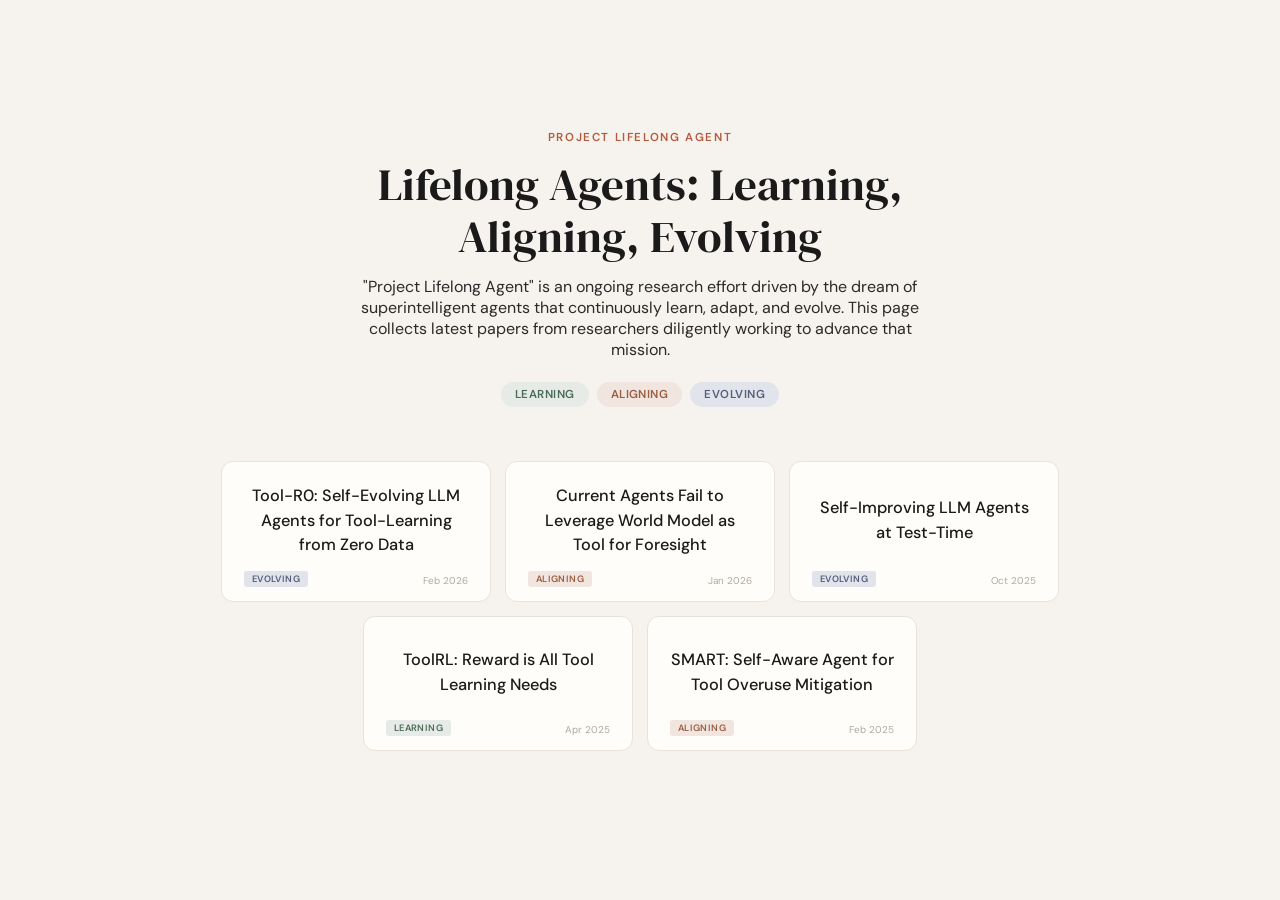
==== Project-Lifelong-Agent/index.html @ 9d46aebc "." ====
<!DOCTYPE html>
<html lang="en">
<head>
    <meta charset="UTF-8">
    <meta name="viewport" content="width=device-width, initial-scale=1.0">
    <title>Lifelong Agent</title>
    <link href="https://fonts.googleapis.com/css2?family=DM+Serif+Display&family=DM+Sans:wght@400;500;600&display=swap" rel="stylesheet">
    <link rel="icon" type="image/svg+xml" href="data:image/svg+xml,%3Csvg xmlns='http://www.w3.org/2000/svg' viewBox='0 0 100 100'%3E%3Ctext y='0.9em' font-size='90'%3E♾️%3C/text%3E%3C/svg%3E">
    <style>
        * { margin: 0; padding: 0; box-sizing: border-box; }
        body {
            font-family: 'DM Sans', -apple-system, sans-serif;
            color: #2a2a2a;
            background: #f6f2ed;
            display: flex;
            flex-direction: column;
            align-items: center;
            padding: 0 24px;
        }

        .hero {
            margin-top: 130px;
            text-align: center;
            margin-bottom: 54px;
            max-width: 600px;
        }
        .kicker {
            font-size: 0.72rem;
            font-weight: 600;
            text-transform: uppercase;
            letter-spacing: 0.14em;
            color: #b45a3c;
            margin-bottom: 14px;
        }
        h1 {
            font-family: 'DM Serif Display', serif;
            font-size: 2.8rem;
            font-weight: 400;
            color: #1a1a1a;
            line-height: 1.15;
        }
        .subtitle {
            font-size: 0.95rem;
            color: #8a8580;
            margin-top: 14px;
            line-height: 1.6;
        }
        .hero-tags {
            display: flex;
            justify-content: center;
            gap: 8px;
            margin-top: 22px;
            flex-wrap: wrap;
        }
        .htag {
            font-size: 0.72rem;
            font-weight: 600;
            padding: 5px 14px;
            border-radius: 100px;
            text-transform: uppercase;
            letter-spacing: 0.04em;
        }
        .htag.learning { background: #e6ebe8; color: #4a6b56; }
        .htag.aligning { background: #f0e5df; color: #9c5e42; }
        .htag.evolving { background: #e2e4ec; color: #555e7a; }

        .grid {
            display: flex;
            flex-wrap: wrap;
            justify-content: center;
            gap: 14px;
            max-width: 870px;
            margin-bottom: 130px;
        }

        .card {
            display: flex;
            flex-direction: column;
            width: 270px;
            min-height: 135px;
            padding: 22px 22px 14px;
            background: #fffdf9;
            border: 1px solid #e8e2da;
            border-radius: 12px;
            text-decoration: none;
            color: #1a1a1a;
            transition: border-color 0.2s, box-shadow 0.2s, background 0.2s;
        }
        .card:hover {
            background: #fff;
            border-color: #d4cdc4;
            box-shadow: 0 3px 12px rgba(0,0,0,0.04);
        }

        .card .title {
            font-size: 1.02rem;
            font-weight: 500;
            line-height: 1.5;
            text-align: center;
            flex: 1;
            display: flex;
            align-items: center;
            justify-content: center;
        }

        .card .bottom {
            display: flex;
            align-items: flex-end;
            justify-content: space-between;
            margin-top: 14px;
        }

        .card .labels {
            display: flex;
            gap: 4px;
            flex-wrap: wrap;
        }
        .label {
            font-size: 0.58rem;
            font-weight: 600;
            padding: 2px 8px;
            border-radius: 3px;
            text-transform: uppercase;
            letter-spacing: 0.04em;
        }
        .label.learning { background: #e6ebe8; color: #4a6b56; }
        .label.aligning { background: #f0e5df; color: #9c5e42; }
        .label.evolving { background: #e2e4ec; color: #555e7a; }

        .card .date {
            font-size: 0.62rem;
            color: #b0a99f;
            white-space: nowrap;
            flex-shrink: 0;
        }

        @media (max-width: 640px) {
            .hero { margin-top: 80px; }
            h1 { font-size: 2rem; }
            .card { width: 100%; }
        }
    </style>
</head>
<body>

<div class="hero">
    <div class="kicker">Project Lifelong Agent</div>
    <h1>Lifelong Agents: Learning, Aligning, Evolving</h1>
    <!-- <p class="subtitle">A collection of ongoing research from the Lifelong Agent group, toward the dream of achieving superintelligent agents that never stop learning, aligning, and evolving.</p> -->
    <p class="subtitle"></p>"Project Lifelong Agent" is an ongoing research effort driven by the dream of superintelligent agents that continuously learn, adapt, and evolve. This page collects latest papers from researchers diligently working to advance that mission.</p>
    <div class="hero-tags">
        <span class="htag learning">Learning</span>
        <span class="htag aligning">Aligning</span>
        <span class="htag evolving">Evolving</span>
    </div>
</div>

<div class="grid">

    <a class="card" href="https://arxiv.org/pdf/2509.19736">
        <span class="title">Tool-R0: Self-Evolving LLM Agents for Tool-Learning from Zero Data</span>
        <span class="bottom">
            <span class="labels"><span class="label evolving">Evolving</span></span>
            <span class="date">Feb 2026</span>
        </span>
    </a>

    <a class="card" href="https://arxiv.org/pdf/2601.03905">
        <span class="title">Current Agents Fail to Leverage World Model as Tool for Foresight</span>
        <span class="bottom">
            <span class="labels"><span class="label aligning">Aligning</span></span>
            <span class="date">Jan 2026</span>
        </span>
    </a>

    <a class="card" href="https://arxiv.org/pdf/2510.07841">
        <span class="title">Self-Improving LLM Agents at Test-Time</span>
        <span class="bottom">
            <span class="labels"><span class="label evolving">Evolving</span></span>
            <span class="date">Oct 2025</span>
        </span>
    </a>

    <a class="card" href="https://arxiv.org/pdf/2504.13958">
        <span class="title">ToolRL: Reward is All Tool Learning Needs</span>
        <span class="bottom">
            <span class="labels"><span class="label learning">Learning</span></span>
            <span class="date">Apr 2025</span>
        </span>
    </a>

    <a class="card" href="https://arxiv.org/pdf/2502.11435">
        <span class="title">SMART: Self-Aware Agent for Tool Overuse Mitigation</span>
        <span class="bottom">
            <span class="labels"><span class="label aligning">Aligning</span></span>
            <span class="date">Feb 2025</span>
        </span>
    </a>

</div>

</body>
</html>
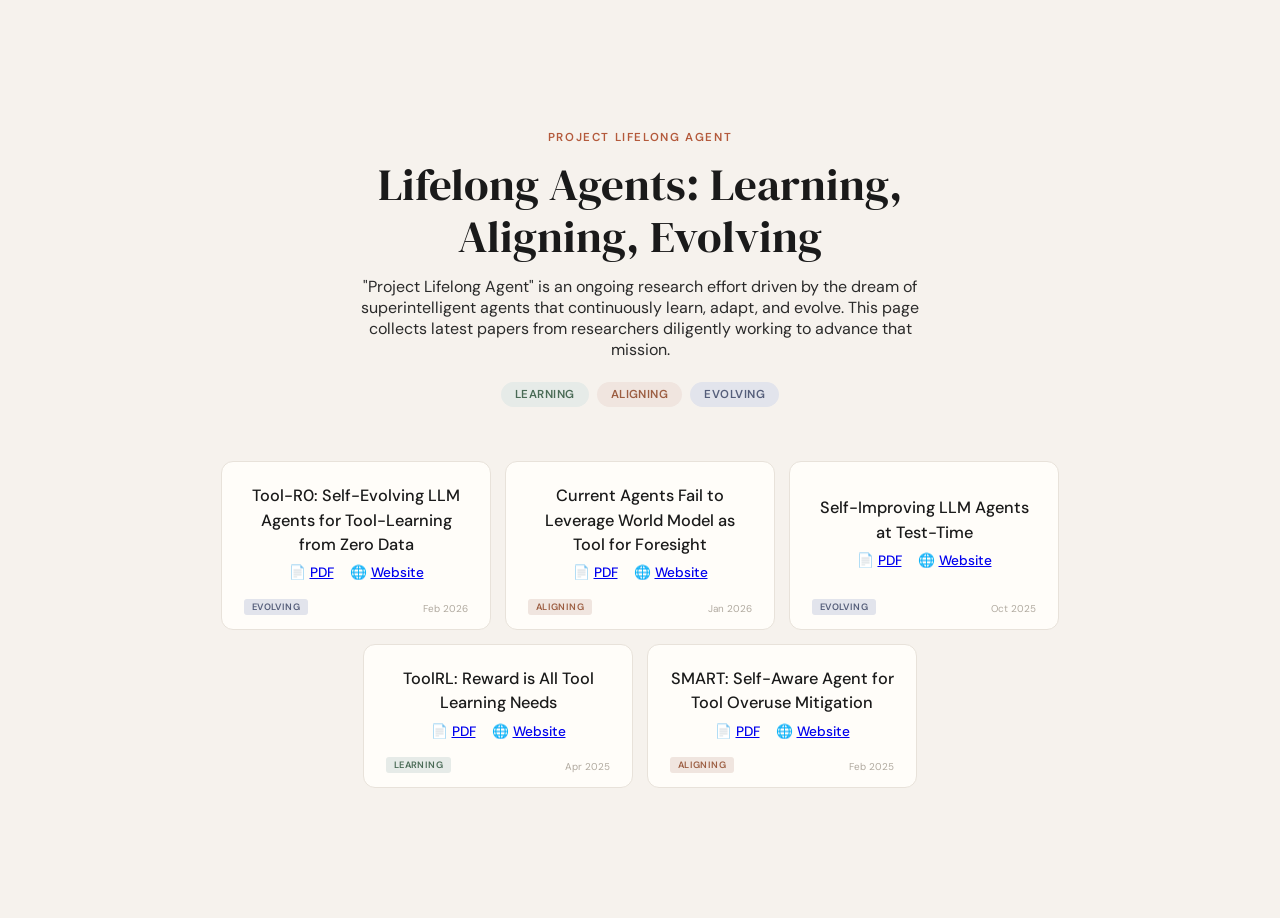
==== commit 63d1e2c7: "add 3 new websites" ====
--- a/Project-Lifelong-Agent/index.html
+++ b/Project-Lifelong-Agent/index.html
@@ -157,45 +157,70 @@
 
 <div class="grid">
 
-    <a class="card" href="https://arxiv.org/pdf/2509.19736">
-        <span class="title">Tool-R0: Self-Evolving LLM Agents for Tool-Learning from Zero Data</span>
+    <div class="card">
+        <div class="title">
+            <div>
+                Tool-R0: Self-Evolving LLM Agents for Tool-Learning from Zero Data<br>
+                <span style="font-size: 0.85rem; margin-top: 6px; display: inline-block;">📄 <a href="https://arxiv.org/pdf/2509.19736" target="_blank">PDF</a> &nbsp;&nbsp; 🌐 <a href="https://emrecanacikgoz.github.io/Tool-R0" target="_blank">Website</a></span>
+            </div>
+        </div>
         <span class="bottom">
             <span class="labels"><span class="label evolving">Evolving</span></span>
             <span class="date">Feb 2026</span>
         </span>
-    </a>
-
-    <a class="card" href="https://arxiv.org/pdf/2601.03905">
-        <span class="title">Current Agents Fail to Leverage World Model as Tool for Foresight</span>
+    </div>
+
+    <div class="card">
+        <div class="title">
+            <div>
+                Current Agents Fail to Leverage World Model as Tool for Foresight<br>
+                <span style="font-size: 0.85rem; margin-top: 6px; display: inline-block;">📄 <a href="https://arxiv.org/pdf/2601.03905" target="_blank">PDF</a> &nbsp;&nbsp; 🌐 <a href="https://lifelongagent.github.io/Project-Lifelong-Agent/World-Agent/index.html" target="_blank">Website</a></span>
+            </div>
+        </div>
         <span class="bottom">
             <span class="labels"><span class="label aligning">Aligning</span></span>
             <span class="date">Jan 2026</span>
         </span>
-    </a>
-
-    <a class="card" href="https://arxiv.org/pdf/2510.07841">
-        <span class="title">Self-Improving LLM Agents at Test-Time</span>
+    </div>
+
+    <div class="card">
+        <div class="title">
+            <div>
+                Self-Improving LLM Agents at Test-Time<br>
+                <span style="font-size: 0.85rem; margin-top: 6px; display: inline-block;">📄 <a href="https://arxiv.org/pdf/2510.07841" target="_blank">PDF</a> &nbsp;&nbsp; 🌐 <a href="https://arxiv.org/pdf/2510.07841" target="_blank">Website</a></span>
+            </div>
+        </div>
         <span class="bottom">
             <span class="labels"><span class="label evolving">Evolving</span></span>
             <span class="date">Oct 2025</span>
         </span>
-    </a>
-
-    <a class="card" href="https://arxiv.org/pdf/2504.13958">
-        <span class="title">ToolRL: Reward is All Tool Learning Needs</span>
+    </div>
+
+    <div class="card">
+        <div class="title">
+            <div>
+                ToolRL: Reward is All Tool Learning Needs<br>
+                <span style="font-size: 0.85rem; margin-top: 6px; display: inline-block;">📄 <a href="https://arxiv.org/pdf/2504.13958" target="_blank">PDF</a> &nbsp;&nbsp; 🌐 <a href="https://lifelongagent.github.io/Project-Lifelong-Agent/ToolRL/index.html" target="_blank">Website</a></span>
+            </div>
+        </div>
         <span class="bottom">
             <span class="labels"><span class="label learning">Learning</span></span>
             <span class="date">Apr 2025</span>
         </span>
-    </a>
-
-    <a class="card" href="https://arxiv.org/pdf/2502.11435">
-        <span class="title">SMART: Self-Aware Agent for Tool Overuse Mitigation</span>
+    </div>
+
+    <div class="card">
+        <div class="title">
+            <div>
+                SMART: Self-Aware Agent for Tool Overuse Mitigation<br>
+                <span style="font-size: 0.85rem; margin-top: 6px; display: inline-block;">📄 <a href="https://arxiv.org/pdf/2502.11435" target="_blank">PDF</a> &nbsp;&nbsp; 🌐 <a href="https://lifelongagent.github.io/Project-Lifelong-Agent/SMART/index.html" target="_blank">Website</a></span>
+            </div>
+        </div>
         <span class="bottom">
             <span class="labels"><span class="label aligning">Aligning</span></span>
             <span class="date">Feb 2025</span>
         </span>
-    </a>
+    </div>
 
 </div>
 
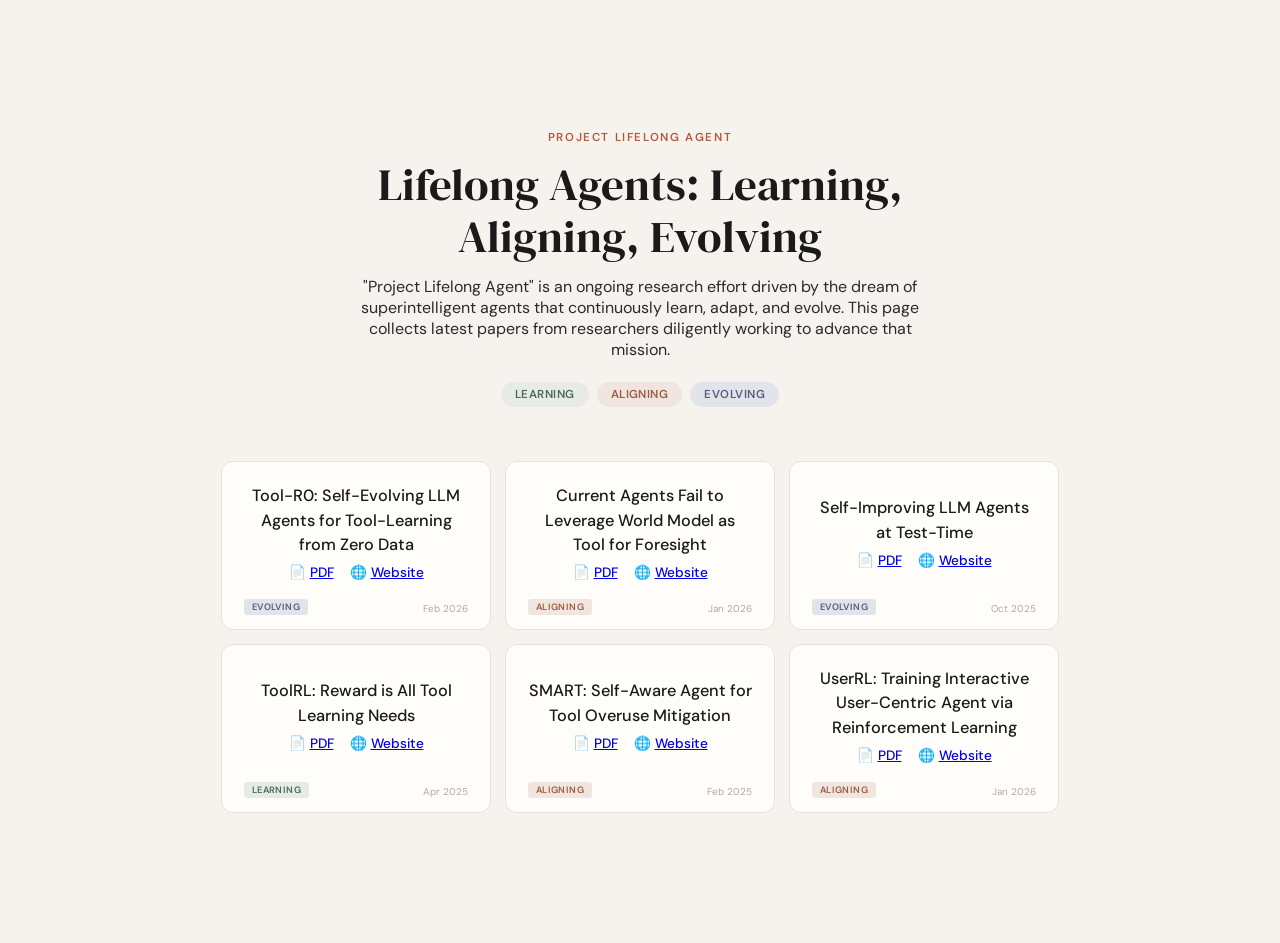
==== commit 8bbe78f4: "Add new UserRL" ====
--- a/Project-Lifelong-Agent/index.html
+++ b/Project-Lifelong-Agent/index.html
@@ -222,6 +222,19 @@
         </span>
     </div>
 
+    <div class="card">
+        <div class="title">
+            <div>
+                UserRL: Training Interactive User-Centric Agent via Reinforcement Learning<br>
+                <span style="font-size: 0.85rem; margin-top: 6px; display: inline-block;">📄 <a href="https://arxiv.org/abs/2509.19736" target="_blank">PDF</a> &nbsp;&nbsp; 🌐 <a href="https://lifelongagent.github.io/Project-Lifelong-Agent/UserRL/index.html" target="_blank">Website</a></span>
+            </div>
+        </div>
+        <span class="bottom">
+            <span class="labels"><span class="label aligning">Aligning</span></span>
+            <span class="date">Jan 2026</span>
+        </span>
+    </div>
+
 </div>
 
 </body>
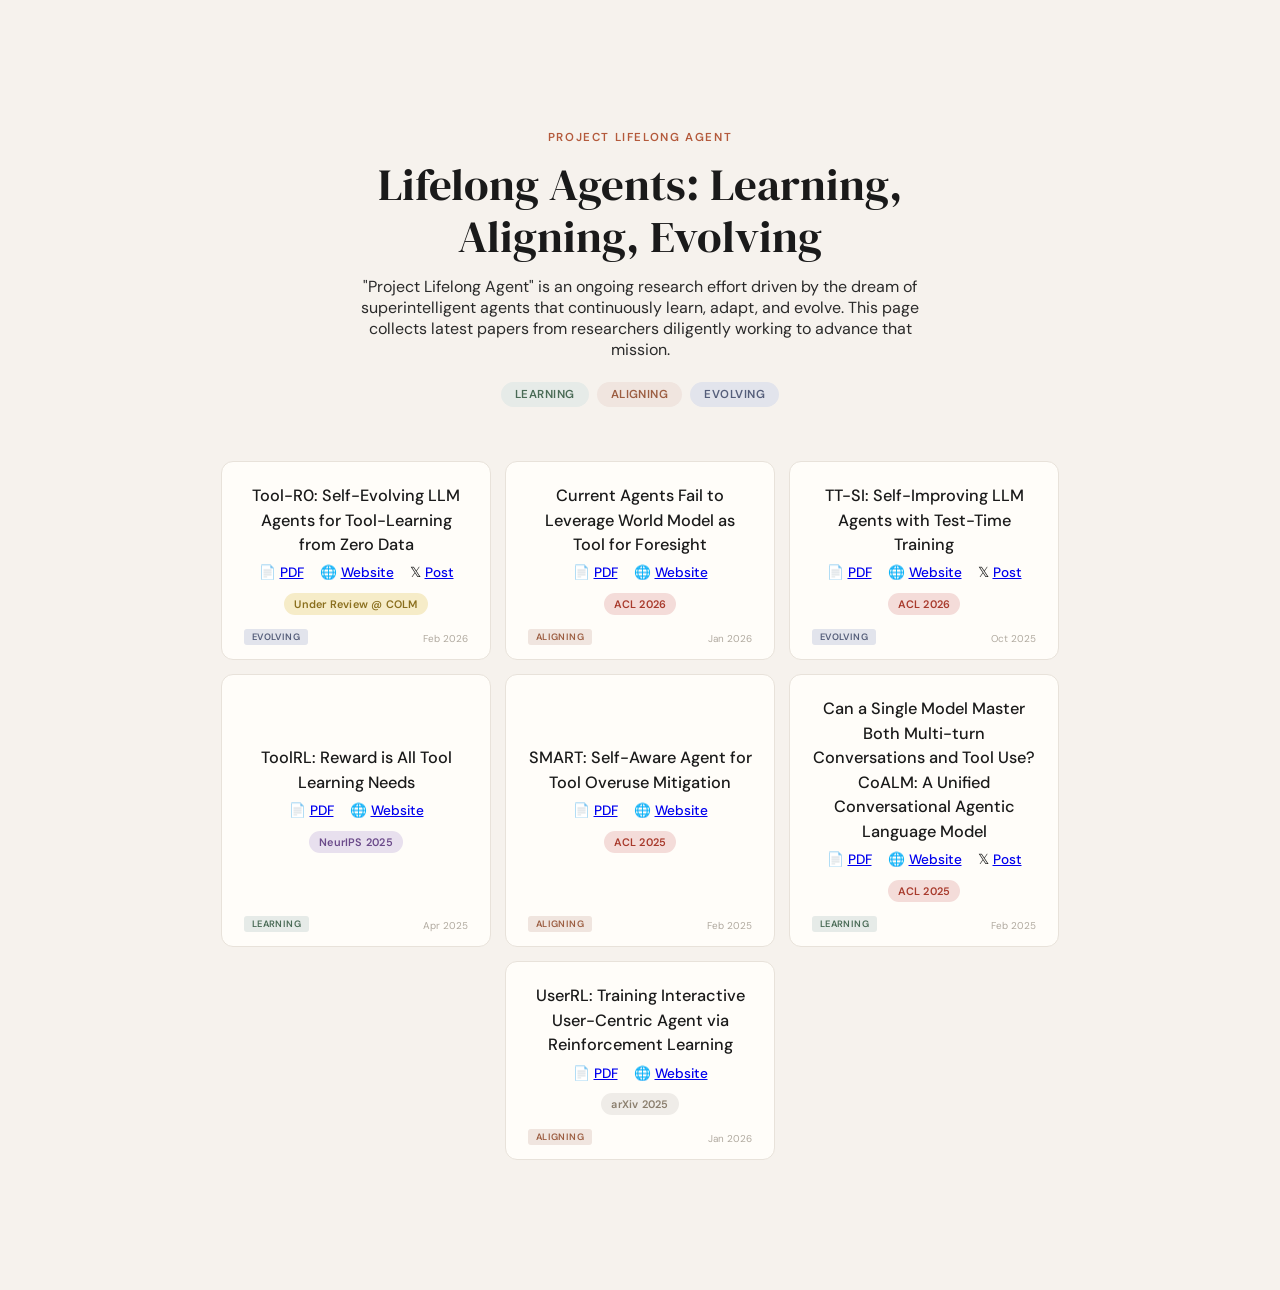
==== commit 515d8c97: "fixes" ====
--- a/Project-Lifelong-Agent/index.html
+++ b/Project-Lifelong-Agent/index.html
@@ -134,6 +134,22 @@
             flex-shrink: 0;
         }
 
+        .venue {
+            display: inline-block;
+            font-size: 0.68rem;
+            font-weight: 600;
+            color: #6b5c4a;
+            margin-top: 8px;
+            padding: 3px 10px;
+            background: #f1ebe2;
+            border-radius: 100px;
+            letter-spacing: 0.02em;
+        }
+        .venue.review { background: #f6ecc8; color: #8a6f1e; }
+        .venue.acl { background: #f4dcd9; color: #a83a2c; }
+        .venue.neurips { background: #e8e0ee; color: #6b4a8a; }
+        .venue.arxiv { background: #efece8; color: #8a7e6d; }
+
         @media (max-width: 640px) {
             .hero { margin-top: 80px; }
             h1 { font-size: 2rem; }
@@ -161,7 +177,8 @@
         <div class="title">
             <div>
                 Tool-R0: Self-Evolving LLM Agents for Tool-Learning from Zero Data<br>
-                <span style="font-size: 0.85rem; margin-top: 6px; display: inline-block;">📄 <a href="https://arxiv.org/pdf/2509.19736" target="_blank">PDF</a> &nbsp;&nbsp; 🌐 <a href="https://emrecanacikgoz.github.io/Tool-R0" target="_blank">Website</a></span>
+                <span style="font-size: 0.85rem; margin-top: 6px; display: inline-block;">📄 <a href="https://arxiv.org/pdf/2602.21320" target="_blank">PDF</a> &nbsp;&nbsp; 🌐 <a href="https://emrecanacikgoz.github.io/Tool-R0" target="_blank">Website</a> &nbsp;&nbsp; 𝕏 <a href="https://x.com/emrecanacikgoz/status/2028906997152924096?s=20" target="_blank">Post</a></span><br>
+                <span class="venue review">Under Review @ COLM</span>
             </div>
         </div>
         <span class="bottom">
@@ -174,7 +191,8 @@
         <div class="title">
             <div>
                 Current Agents Fail to Leverage World Model as Tool for Foresight<br>
-                <span style="font-size: 0.85rem; margin-top: 6px; display: inline-block;">📄 <a href="https://arxiv.org/pdf/2601.03905" target="_blank">PDF</a> &nbsp;&nbsp; 🌐 <a href="https://lifelongagent.github.io/Project-Lifelong-Agent/World-Agent/index.html" target="_blank">Website</a></span>
+                <span style="font-size: 0.85rem; margin-top: 6px; display: inline-block;">📄 <a href="https://arxiv.org/pdf/2601.03905" target="_blank">PDF</a> &nbsp;&nbsp; 🌐 <a href="https://lifelongagent.github.io/Project-Lifelong-Agent/World-Agent/index.html" target="_blank">Website</a></span><br>
+                <span class="venue acl">ACL 2026</span>
             </div>
         </div>
         <span class="bottom">
@@ -186,8 +204,9 @@
     <div class="card">
         <div class="title">
             <div>
-                Self-Improving LLM Agents at Test-Time<br>
-                <span style="font-size: 0.85rem; margin-top: 6px; display: inline-block;">📄 <a href="https://arxiv.org/pdf/2510.07841" target="_blank">PDF</a> &nbsp;&nbsp; 🌐 <a href="https://arxiv.org/pdf/2510.07841" target="_blank">Website</a></span>
+                TT-SI: Self-Improving LLM Agents with Test-Time Training<br>
+                <span style="font-size: 0.85rem; margin-top: 6px; display: inline-block;">📄 <a href="https://arxiv.org/pdf/2510.07841" target="_blank">PDF</a> &nbsp;&nbsp; 🌐 <a href="https://arxiv.org/pdf/2510.07841" target="_blank">Website</a> &nbsp;&nbsp; 𝕏 <a href="https://x.com/emrecanacikgoz/status/1976686817177911653?s=20" target="_blank">Post</a></span><br>
+                <span class="venue acl">ACL 2026</span>
             </div>
         </div>
         <span class="bottom">
@@ -200,7 +219,8 @@
         <div class="title">
             <div>
                 ToolRL: Reward is All Tool Learning Needs<br>
-                <span style="font-size: 0.85rem; margin-top: 6px; display: inline-block;">📄 <a href="https://arxiv.org/pdf/2504.13958" target="_blank">PDF</a> &nbsp;&nbsp; 🌐 <a href="https://lifelongagent.github.io/Project-Lifelong-Agent/ToolRL/index.html" target="_blank">Website</a></span>
+                <span style="font-size: 0.85rem; margin-top: 6px; display: inline-block;">📄 <a href="https://arxiv.org/pdf/2504.13958" target="_blank">PDF</a> &nbsp;&nbsp; 🌐 <a href="https://lifelongagent.github.io/Project-Lifelong-Agent/ToolRL/index.html" target="_blank">Website</a></span><br>
+                <span class="venue neurips">NeurIPS 2025</span>
             </div>
         </div>
         <span class="bottom">
@@ -213,7 +233,8 @@
         <div class="title">
             <div>
                 SMART: Self-Aware Agent for Tool Overuse Mitigation<br>
-                <span style="font-size: 0.85rem; margin-top: 6px; display: inline-block;">📄 <a href="https://arxiv.org/pdf/2502.11435" target="_blank">PDF</a> &nbsp;&nbsp; 🌐 <a href="https://lifelongagent.github.io/Project-Lifelong-Agent/SMART/index.html" target="_blank">Website</a></span>
+                <span style="font-size: 0.85rem; margin-top: 6px; display: inline-block;">📄 <a href="https://arxiv.org/pdf/2502.11435" target="_blank">PDF</a> &nbsp;&nbsp; 🌐 <a href="https://lifelongagent.github.io/Project-Lifelong-Agent/SMART/index.html" target="_blank">Website</a></span><br>
+                <span class="venue acl">ACL 2025</span>
             </div>
         </div>
         <span class="bottom">
@@ -225,8 +246,23 @@
     <div class="card">
         <div class="title">
             <div>
+                Can a Single Model Master Both Multi-turn Conversations and Tool Use? CoALM: A Unified Conversational Agentic Language Model<br>
+                <span style="font-size: 0.85rem; margin-top: 6px; display: inline-block;">📄 <a href="https://arxiv.org/pdf/2502.08820" target="_blank">PDF</a> &nbsp;&nbsp; 🌐 <a href="https://emrecanacikgoz.github.io/CoALM/" target="_blank">Website</a> &nbsp;&nbsp; 𝕏 <a href="https://x.com/emrecanacikgoz/status/1890454510184853718?s=20" target="_blank">Post</a></span><br>
+                <span class="venue acl">ACL 2025</span>
+            </div>
+        </div>
+        <span class="bottom">
+            <span class="labels"><span class="label learning">Learning</span></span>
+            <span class="date">Feb 2025</span>
+        </span>
+    </div>
+
+    <div class="card">
+        <div class="title">
+            <div>
                 UserRL: Training Interactive User-Centric Agent via Reinforcement Learning<br>
-                <span style="font-size: 0.85rem; margin-top: 6px; display: inline-block;">📄 <a href="https://arxiv.org/abs/2509.19736" target="_blank">PDF</a> &nbsp;&nbsp; 🌐 <a href="https://lifelongagent.github.io/Project-Lifelong-Agent/UserRL/index.html" target="_blank">Website</a></span>
+                <span style="font-size: 0.85rem; margin-top: 6px; display: inline-block;">📄 <a href="https://arxiv.org/abs/2509.19736" target="_blank">PDF</a> &nbsp;&nbsp; 🌐 <a href="https://lifelongagent.github.io/Project-Lifelong-Agent/UserRL/index.html" target="_blank">Website</a></span><br>
+                <span class="venue arxiv">arXiv 2025</span>
             </div>
         </div>
         <span class="bottom">
